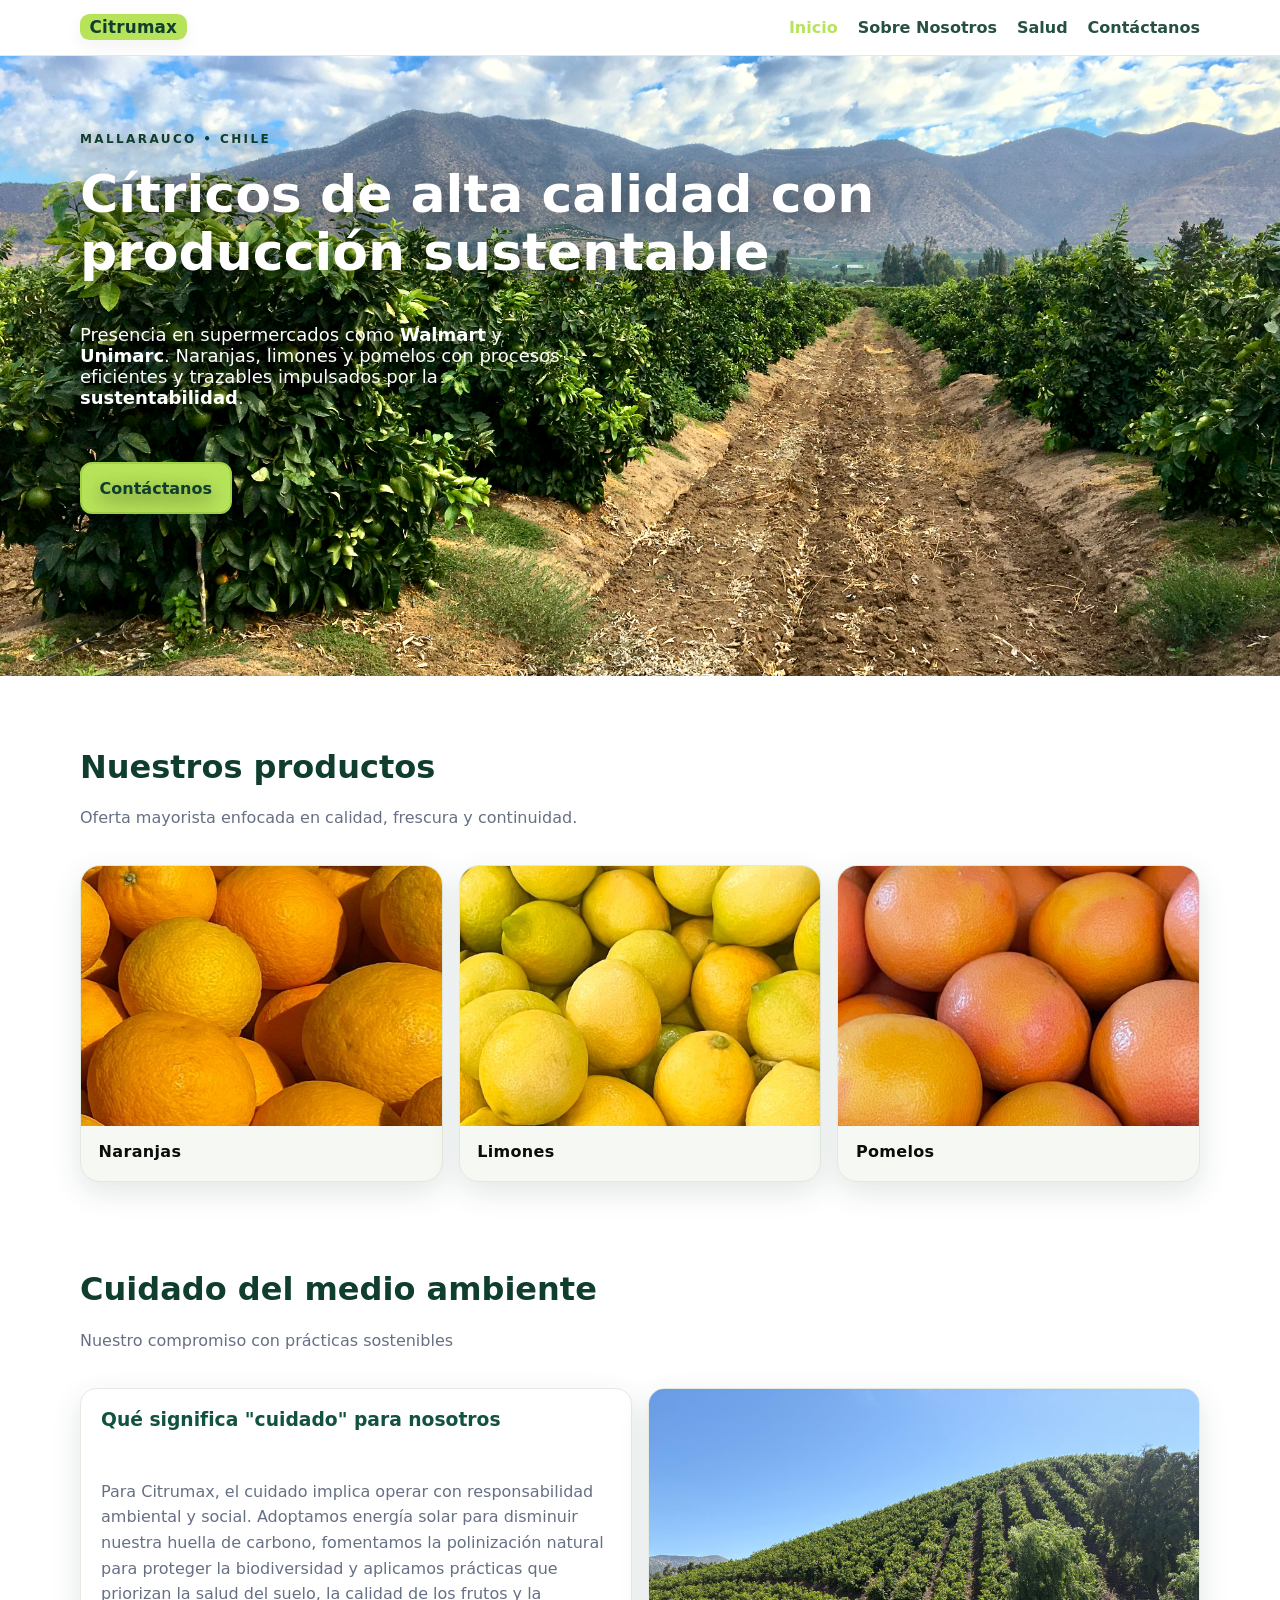
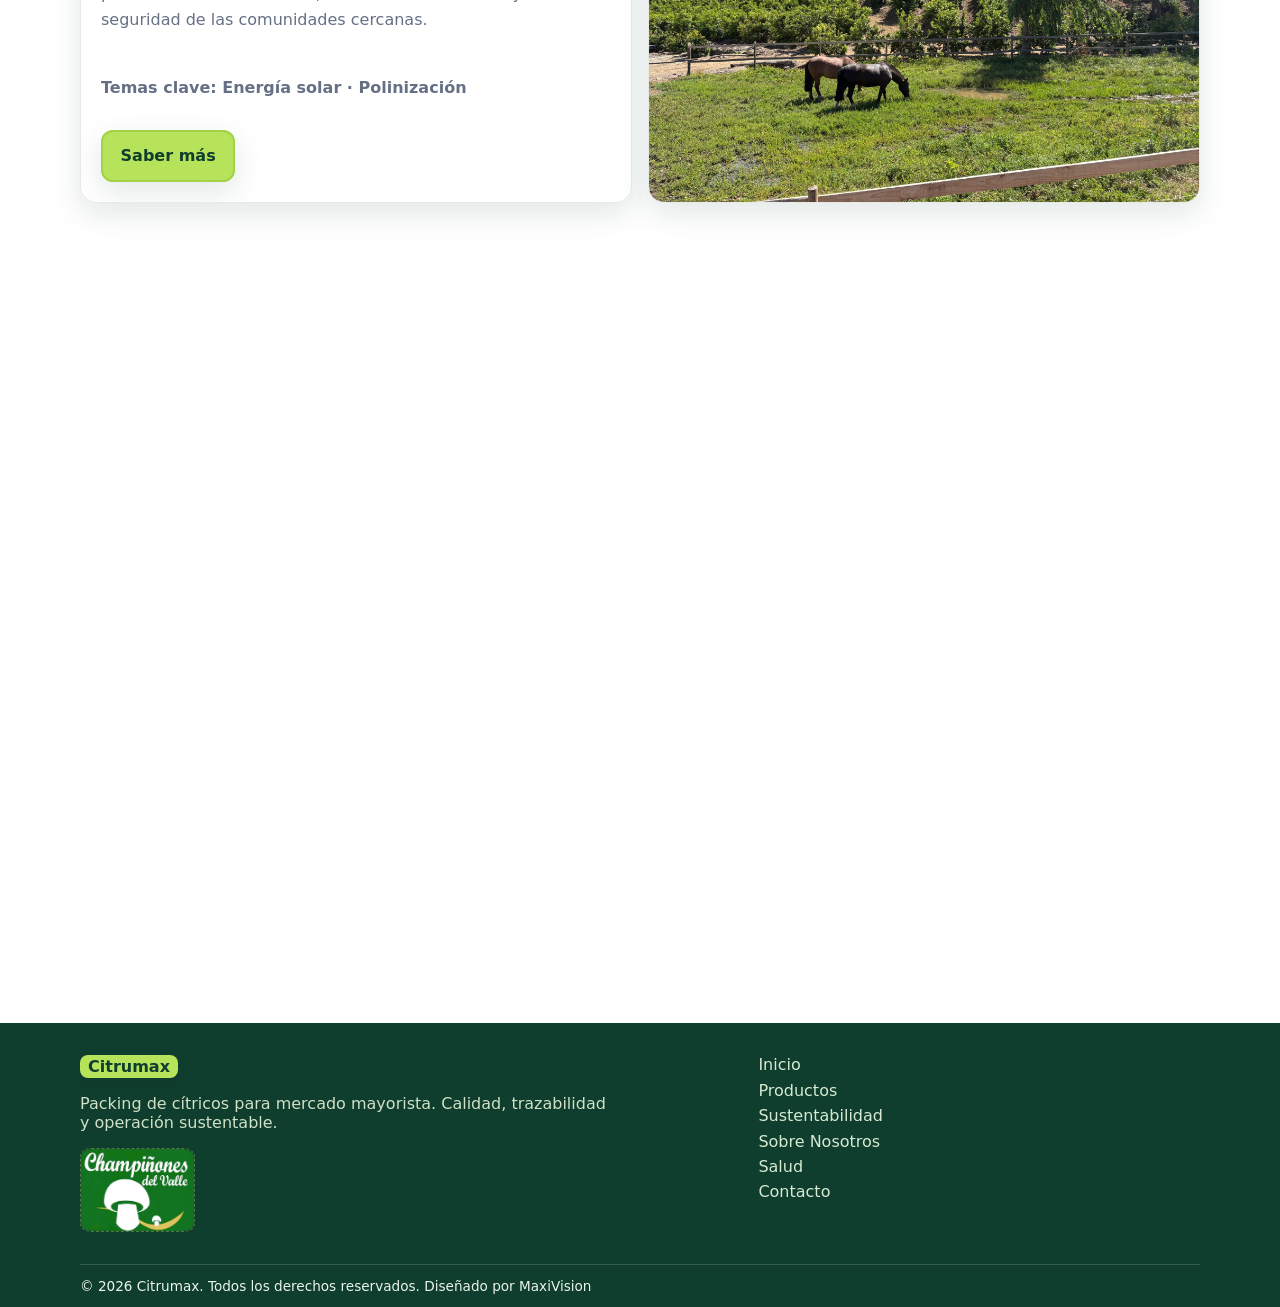
==== index.html @ 72f0d3b9 "Add files via upload" ====
<!DOCTYPE html>
<html lang="es">
<head>
  <meta charset="utf-8" />
  <meta name="viewport" content="width=device-width, initial-scale=1" />
  <title>Citrumax — Cítricos de alta calidad con producción sustentable</title>
  <meta name="description" content="Citrumax es un packing dedicado a la producción y comercialización mayorista de naranjas, limones y pomelos, con procesos sustentables impulsados por energía solar. Presencia en supermercados como Líder y Unimarc." />
  <meta name="keywords" content="packing cítricos, proveedor de naranjas, limones mayoristas, pomelos, producción sustentable Chile, B2B alimentos, agroindustrial" />
  <meta name="robots" content="index,follow" />

  <!-- Open Graph -->
  <meta property="og:title" content="Citrumax — Cítricos de alta calidad con producción sustentable" />
  <meta property="og:description" content="Mayorista de naranjas, limones y pomelos con energía solar. Presencia en principales supermercados." />
  <meta property="og:type" content="website" />
  <meta property="og:image" content="img/og-citrumax.jpg" />
  <meta property="og:url" content="https://www.citrumax.com" />

  <!-- Favicon (placeholders) -->
  <link rel="icon" href="img/c.ico" />
  <link rel="apple-touch-icon" href="img/apple-touch-icon.png" />



  <link rel="stylesheet" href="style.css">
</head>
<body>
  <!-- Header -->
  <header aria-label="Barra de navegación">
    <div class="container nav">
      <a href="index.html" class="brand" aria-label="Ir al inicio">
        <span>Citrumax</span>
      </a>
      <nav>
        <button class="burger" id="burger" aria-label="Abrir menú" aria-expanded="false"><span></span></button>
        <div class="menu" id="menu">
          <a href="index.html">Inicio</a>
          <a href="about.html">Sobre Nosotros</a>
          <a href="salud.html">Salud</a>
          <a href="contact.html">Contáctanos</a>
        </div>
      </nav>
    </div>
  </header>

  <main id="inicio" class="hero">
    <div class="hero-media">
      <!-- Reemplaza la imagen de portada por una IA/foto de campos de cítricos o packing -->
      <img class="hero-img" src="img/portada.jpg" alt="Campos de cítricos y planta de packing" />
    </div>
    <div class="container">
      <span class="kicker reveal">Mallarauco • Chile</span>
      <h1 class="reveal">Cítricos de alta calidad con producción sustentable</h1>
      <p class="reveal">Presencia en supermercados como <strong>Walmart</strong> y <strong>Unimarc</strong>. Naranjas, limones y pomelos con procesos eficientes y trazables impulsados por la <strong>sustentabilidad</strong>.</p>
      <div class="actions reveal">
        <a href="contact.html" class="btn-primary">Contáctanos</a>
      </div>
    </div>
  </main>

  <!-- Productos -->
  <section id="productos" class="container">
    <div class="section-head reveal">
      <h2>Nuestros productos</h2>
      <p>Oferta mayorista enfocada en calidad, frescura y continuidad.</p>
    </div>
    <div class="product-grid">
      <article class="card reveal" aria-label="Naranjas">
        <a href="salud.html" class="card-media-link" aria-label="Ver información de salud de Naranjas">
          <img src="img/oranges.jpg" alt="Naranjas frescas" />
        </a>
        <div class="card-body">
          <span class="tag">Naranjas</span>
        </div>
      </article>
      <article class="card reveal" aria-label="Limones">
        <a href="salud.html" class="card-media-link" aria-label="Ver información de salud de Limones">
          <img src="img/lemons.jpg" alt="Limones frescos" />
        </a>
        <div class="card-body">
          <span class="tag">Limones</span>
        </div>
      </article>
      <article class="card reveal" aria-label="Pomelos">
        <a href="salud.html" class="card-media-link" aria-label="Ver información de salud de Pomelos">
          <img src="img/grapefruits.jpg" alt="Pomelos frescos" />
        </a>
        <div class="card-body">
          <span class="tag">Pomelos</span>
        </div>
      </article>
    </div>
  </section>

  <!-- Cuidado del medio ambiente: dos cuadros (texto + imagen) -->
  <section id="medio-ambiente" class="container medio-box" aria-labelledby="medio-title">
    <div class="section-head reveal">
      <h2 id="medio-title">Cuidado del medio ambiente</h2>
      <p>Nuestro compromiso con prácticas sostenibles</p>
    </div>

    <div class="medio-rows">
      <div class="medio-text card reveal" aria-label="Qué significa el cuidado para nosotros">
        <h3>Qué significa "cuidado" para nosotros</h3>
        <p>Para Citrumax, el cuidado implica operar con responsabilidad ambiental y social. Adoptamos energía solar para disminuir nuestra huella de carbono, fomentamos la polinización natural para proteger la biodiversidad y aplicamos prácticas que priorizan la salud del suelo, la calidad de los frutos y la seguridad de las comunidades cercanas.</p>
        <p style="margin-top:.8rem; font-weight:700;">Temas clave: Energía solar · Polinización</p>
        <div style="margin-top:1rem; margin-bottom: 1rem;">
          <a href="about.html" class="btn-primary">Saber más</a>
        </div>
      </div>

      <div class="medio-image card reveal" aria-hidden="false">
        <img src="img/caballos.jpg" alt="Paneles solares y abeja en flor" />
      </div>
    </div>
  </section>

  <!-- Calidad y trazabilidad -->
  <section class="container" aria-labelledby="calidad-title">
    <div class="section-head reveal" style="margin-top: 1.5rem;">
      <h2 id="calidad-title">Calidad y trazabilidad</h2>
      <p>Procesos estandarizados, control de puntos críticos y documentación de cada lote para una cadena confiable.</p>
    </div>
    <div class="feature-grid">
      <div class="feature reveal">
        <h3>Protocolos</h3>
        <p>Buenas Prácticas de Manufactura, higiene y calibración de equipos de proceso.</p>
      </div>
      <div class="feature reveal">
        <h3>Confiabilidad</h3>
        <p>Años trabajando en el rubro y entregando a grandes cadenas de supermercados.</p>
      </div>
      <div class="feature reveal">
        <h3>Trazabilidad</h3>
        <p>Registro de campo a packing con códigos de lote y controles de calidad por etapa.</p>
      </div>
    </div>
  </section>


  <!-- Donde encontrarnos / alianzas -->
  <section class="container" aria-labelledby="alliances-title">
    <div class="section-head reveal">
      <h2 id="alliances-title">Dónde encontrarnos</h2>
      <p>Presencia comercial en las principales cadenas de supermercados.</p>
    </div>
    <div class="logo-row">
      <!-- Reemplaza los src por los logos oficiales -->
      <div class="ally reveal"><img src="img/Logo Walmart.jpg" alt="Líder (placeholder)" /></div>
      <div class="ally reveal"><img src="img/unimarc.jpg" alt="Unimarc (placeholder)" /></div>
    </div>
  </section>



  <!-- Footer -->
  <footer>
    <div class="container footer-wrap">
      <div>
        <div class="mini-brand">
          <span>Citrumax</span>
        </div>
        <p style="max-width:52ch; color:#cfe1c6">Packing de cítricos para mercado mayorista. Calidad, trazabilidad y operación sustentable.</p>
        <div class="ally-strip">
          <div class="ally ally-delineated"><img src="img/delvalle.jpg" alt="del valle" /></div>
        </div>
      </div>
      <div>
        <nav class="footer-nav" aria-label="Navegación inferior">
          <a href="#inicio">Inicio</a>
          <a href="#productos">Productos</a>
          <a href="#medio-ambiente">Sustentabilidad</a>
          <a href="about.html">Sobre Nosotros</a>
          <a href="salud.html">Salud</a>
          <a href="contact.html">Contacto</a>
        </nav>
      </div>
    </div>
    <div class="container legal">
      <span>© <span id="year"></span> Citrumax. Todos los derechos reservados. Diseñado por <a href="https://www.linkedin.com/company/maxivisionspa/" target="_blank" rel="noopener noreferrer">MaxiVision</a></span>
    </div>
  </footer>

  <script src="script.js"></script>
</body>
</html>
---- style.css ----
:root {
      --green-lime: #B7E35A; /* Verde lima */
      --green-dark: #0F3D2E; /* Verde oscuro */
      --green-dark-80: #115241; /* tono alternativo oscuro */
      --text: #0c0c0c;
      --muted: #667085;
      --bg: #ffffff;
      --card: #f6f8f4;
      --shadow: 0 10px 30px rgba(15,61,46,.12);
      --radius-xl: 1.25rem;
      --radius-lg: 1rem;
    }
    /* Reset + base */
    *, *::before, *::after { box-sizing: border-box; }
    html, body { height: 100%; scroll-behavior: smooth; }
    body { margin: 0; font-family: ui-sans-serif, system-ui, -apple-system, Segoe UI, Roboto, Helvetica, Arial, "Apple Color Emoji", "Segoe UI Emoji"; color: var(--text); background: var(--bg); }
    img { max-width: 100%; height: auto; display: block; }
    a { color: inherit; text-decoration: none; }
    .container { width: min(1120px, 92vw); margin-inline: auto; }

    /* Header */
    header { position: sticky; top: 0; z-index: 50; background: rgba(255,255,255,.9); backdrop-filter: blur(10px); border-bottom: 1px solid #e6eae3; }
    .nav { display: flex; align-items: center; justify-content: space-between; padding: .9rem 0; }
    .brand { display: inline-flex; align-items: center; gap: .6rem; font-weight: 700; letter-spacing: .2px; }
    .brand span { color: var(--green-dark); font-size: 1.05rem; }
    /* Rectángulo verde redondeado detrás del texto del brand (header) */
    .brand span { display: inline-block; background: var(--green-lime); color: var(--green-dark); font-size: 1.05rem; padding: .18rem .6rem; border-radius: .6rem; box-shadow: 0 6px 18px rgba(7,33,17,0.06); font-weight: 700; }

    .menu { display: flex; gap: 1.25rem; align-items: center; }
    .menu a { font-weight: 600; color: var(--green-dark); opacity: .9; }
    .menu a:hover { color: var(--green-lime); opacity: 1; }
    /* Clase para el enlace activo: fondo greenlime persistente (solo en header) */
      .menu a.active {
        background: none;
        color: var(--green-lime);
        padding: 0;
        border-radius: 0;
        box-shadow: none;
        font-weight: 800;
        opacity: 1;
      }
    .menux { color: var(--green-lime) }
    .cta { padding: .7rem 1rem; border-radius: 999px; background: var(--green-dark); color: #fff; font-weight: 700; border: 2px solid var(--green-dark); }
    .cta:hover { filter: brightness(1.05); }

    .burger { display: none; width: 40px; height: 40px; border: 2px solid var(--green-dark); border-radius: 10px; place-content: center; background: #fff; }
    .burger span { width: 20px; height: 2px; background: var(--green-dark); display: block; position: relative; }
    .burger span::before, .burger span::after { content: ""; position: absolute; left: 0; width: 100%; height: 2px; background: var(--green-dark); }
    .burger span::before { top: -6px; }
    .burger span::after { top: 6px; }

    /* Hero */
    /* Garantiza que el hero ocupe el alto de la imagen para que las secciones siguientes
       (p. ej. Productos) comiencen por debajo. */
    .hero { position: relative; isolation: isolate; min-height: clamp(420px, 64vw, 620px); }
    /* Contenedor de la imagen y overlay. Mantener detrás del contenido del hero. */
    .hero-media { position: absolute; inset: 0; z-index: -2; overflow: hidden; }
    /* Overlay: gradiente anclado a la parte inferior de la imagen y mezcla natural */
    .hero-media::after {
      content: "";
      position: absolute;
      left: 0; right: 0; bottom: 0;
      height: 62%; /* controla cuánto ocupa el degradado desde abajo hacia arriba */
      pointer-events: none;
      background: linear-gradient(to top, rgba(15,61,46,0.86) 0%, rgba(15,61,46,0.56) 18%, rgba(15,61,46,0.32) 36%, rgba(0,0,0,0) 100%);
      background-position: center bottom;
      background-size: 100% 100%;
      mix-blend-mode: multiply;
      z-index: -1; /* sobre la imagen, debajo del contenido */
      transition: height .25s ease, background .25s ease;
    }
    /* Imagen que llena el área del hero (usa la misma medida que min-height para evitar desajustes) */
    .hero-img { width: 100%; height: 100%; object-fit: cover; filter: saturate(1) contrast(1.05); display: block; }
    /* Mantén el padding del contenido del hero por encima de la imagen */
    .hero .container { padding: clamp(4rem, 6vw, 6rem) 0; display: grid; gap: 1rem; position: relative; z-index: 1; }
  /* Kicker del hero: usar verde oscuro para mayor contraste sobre la imagen */
  .hero .kicker { color: var(--green-dark); font-weight: 700; letter-spacing: .2em; text-transform: uppercase; font-size: .75rem; }
    .hero h1 { color: #fff; font-size: clamp(2rem, 4.2vw, 3.25rem); line-height: 1.1; margin: .25rem 0 .6rem; }
  .hero p { color: #ffffff; font-size: clamp(1rem, 1.8vw, 1.125rem); max-width: 42ch; }

    /* Mejorar legibilidad del texto del hero sobre imágenes: sombra suave y más contraste */
    .hero .kicker,
    .hero h1,
    .hero p,
    .hero .actions a {
      text-shadow: 0 6px 18px rgba(0,0,0,0.6);
    }

    /* Asegurar que los elementos fuertes dentro del hero (por ejemplo: "Líder", "Unimarc")
       también tengan la sombra para mejorar legibilidad */
    .hero p strong, .hero p b {
      text-shadow: 0 6px 18px rgba(0,0,0,0.6);
      color: #ffffff; /* forzar blanco para destacar sobre la imagen */
    }

    /* Ajustes más fuertes para el título en pantallas grandes */
    @media (min-width: 980px) {
      .hero h1 {
        text-shadow: 0 10px 30px rgba(0,0,0,0.65);
      }
      .hero p { text-shadow: 0 6px 18px rgba(0,0,0,0.6); }
    }
    .hero .actions { margin-top: 1.25rem; display: flex; gap: .8rem; align-items: center; }
    .btn-primary { background: var(--green-lime); color: var(--green-dark); border: 2px solid #a1d247; padding: .9rem 1.1rem; border-radius: 12px; font-weight: 800; box-shadow: var(--shadow); }

    /* Section wrappers */
    section { padding: clamp(2.8rem, 6vw, 4.5rem) 0; }

    /* About page hero/banner (background image) */
    .about-hero {
      position: relative;
      display: grid;
      align-items: center;
      min-height: clamp(320px, 36vh, 520px);
      background-image: url('img/about-hero.jpg');
      background-size: cover;
      background-position: center;
      color: #fff;
    }
    .about-hero::after {
      content: "";
      position: absolute;
      inset: 0;
      background: linear-gradient(180deg, rgba(15,61,46,0.12) 0%, rgba(15,61,46,0.45) 40%, rgba(15,61,46,0.72) 100%);
      z-index: 0;
      pointer-events: none;
    }
    .about-hero .container { position: relative; z-index: 1; padding: clamp(3rem, 6vw, 5rem) 0; }
    .about-hero .kicker { color: rgba(255,255,255,0.9); font-weight:700; letter-spacing: .18em; text-transform: uppercase; }
    .about-hero h1 { margin: .4rem 0 .6rem; font-size: clamp(1.75rem, 4vw, 2.4rem); color: #fff; text-shadow: 0 8px 26px rgba(0,0,0,.6); }
    .about-hero .hero-sub { color: rgba(255,255,255,0.95); text-shadow: 0 6px 20px rgba(0,0,0,0.5); max-width: 56ch; }

    /* Reduce padding of normal sections that follow the hero on About page */
    .about-minimal + section, .about-hero + .about-minimal { margin-top: 0; }
    .section-head { display: grid; gap: .4rem; margin-bottom: 1.4rem; }
    .section-head h2 { font-size: clamp(1.5rem, 2.6vw, 2rem); color: var(--green-dark); margin: 0; }
    .section-head p { color: var(--muted); max-width: 58ch; }

    /* Productos */
    .product-grid { display: grid; grid-template-columns: repeat(3, 1fr); gap: 1rem; }
    .card { background: var(--card); border: 1px solid #e3e9df; border-radius: var(--radius-xl); overflow: hidden; box-shadow: var(--shadow); transition: transform .25s ease; }
    .card:hover { transform: translateY(-4px); }
    .card img { width: 100%; height: 260px; object-fit: cover; }
  .card .card-media-link { display: block; }
    .card .card-body { padding: 1rem 1.1rem 1.25rem; display: grid; gap: .4rem; }
    .tag { display: inline-block; font-weight: 800; letter-spacing: .02em; }

    /* Sustentabilidad */
    .sustentabilidad { display: grid; grid-template-columns: 1.1fr .9fr; gap: 2rem; align-items: center; }
    .sustentabilidad .panel { background: #fbfff4; border: 1px solid #e7efd9; border-radius: var(--radius-xl); padding: 1.2rem; box-shadow: var(--shadow); }

    /* Calidad */
    .feature-grid { display: grid; grid-template-columns: repeat(3, 1fr); gap: 1rem; }
    .feature { background: #fff; border: 1px solid #e6eae3; border-radius: var(--radius-lg); padding: 1.1rem; box-shadow: var(--shadow); }
    .feature h3 { margin: .2rem 0 .3rem; font-size: 1.05rem; color: var(--green-dark-80); }
    .feature p { margin: 0; color: var(--muted); }

    /* Estilo minimalista y moderno para la sección 'Cuidado del medio ambiente' */
    /* Estilo para la sección 'Cuidado del medio ambiente' como dos cuadros (texto + imagen) */
    .medio-box { padding-top: 1rem; padding-bottom: 1rem; }
    .medio-box .section-head { max-width: 64ch; }
    .medio-box .muted { color: var(--muted); margin-top: .25rem; font-weight: 600; }
    .medio-rows { display: grid; grid-template-columns: 1fr 1fr; gap: 1rem; align-items: stretch; }
    .medio-text.card, .medio-image.card { background: #fff; border-radius: var(--radius-lg); padding: 1.25rem; border: 1px solid #e6eae3; box-shadow: var(--shadow); }
  .medio-text.card { display: flex; flex-direction: column; justify-content: space-between; }
  .medio-text.card h3 { margin-top: 0; color: var(--green-dark-80); }
  .medio-text.card p { color: var(--muted); line-height: 1.6; }
  .medio-text.card .btn-primary { margin-top: 1rem; align-self: start; }
    .medio-image.card { padding: 0; overflow: hidden; }
    .medio-image.card img { width: 100%; height: 100%; object-fit: cover; display: block; min-height: 280px; }

    @media (max-width: 980px) {
      .medio-rows { grid-template-columns: 1fr; }
      .medio-image.card img { min-height: 220px; }
    }

      /* En móviles, dar más separación entre los items de la tarjeta de contacto
         (email, teléfono, WhatsApp, dirección) para mejorar legibilidad y toque */
      .contact-card {
        gap: 1rem !important;
        padding: 1.25rem !important;
      }
      .contact-card > div { margin-bottom: .6rem !important; }
      .contact-card .contact-value { margin-top: .6rem !important; }
    /* Donde encontrarnos */
    .logo-row { display: grid; grid-template-columns: repeat(4, 1fr); gap: 1rem; align-items: center; }
    .ally { background: #fff; border: 1px dashed #dbe5d4; border-radius: var(--radius-lg); padding: .8rem; display: grid; place-items: center; height: 84px; transition: filter .2s, opacity .2s; }
    .ally:hover { filter: grayscale(0); opacity: 1; }
    .ally img { width: auto; }

    /* Forzar que ciertos logos de partners se vean siempre a color */
    .ally img[src*="unimarc"],
    .ally img[src*="walmark"],
    .ally img[src*="walmart"] {
      filter: none !important;
      opacity: 1 !important;
      mix-blend-mode: normal !important;
    }

    /* Asegurar que los logos en la sección 'Dónde encontrarnos' y la tira de aliados
       se vean SIEMPRE en color (sobrescribe la regla .ally { filter: grayscale(1); }) */
    .logo-row .ally img,
    .ally-strip .ally img {
      filter: none !important;
      opacity: 1 !important;
      mix-blend-mode: normal !important;
      /* Algunos SVGs pueden heredar color por currentColor; en ese caso
         envolvería el SVG o editaría el archivo. Esto cubre imágenes raster/SVG
         que se ven afectados por grayscale. */
    }

    /* Sobre nosotros */
    .about { display: grid; grid-template-columns: 1.1fr .9fr; gap: 2rem; align-items: start; }
    .about .ph { border-radius: var(--radius-xl); overflow: hidden; border: 1px solid #e6eae3; box-shadow: var(--shadow); }

    /* Minimal / modern About tiles that mix photos with text overlays */
    .about-minimal .about-tiles { display: grid; grid-template-columns: repeat(3, 1fr); gap: 1rem; align-items: stretch; }
    .about-tile { position: relative; border-radius: var(--radius-xl); overflow: hidden; min-height: 260px; box-shadow: var(--shadow); }
    .about-tile .tile-media img { width: 100%; height: 100%; object-fit: cover; display: block; }
    .about-tile .tile-overlay { position: absolute; left: 0; right: 0; bottom: 0; padding: 1.1rem; background: linear-gradient(180deg, rgba(0,0,0,0) 0%, rgba(0,0,0,0.42) 40%, rgba(0,0,0,0.62) 100%); color: #fff; }
    .about-tile .tile-overlay h3 { margin: 0 0 .3rem; color: #fff; font-size: 1.05rem; }
    .about-tile .tile-overlay p { margin: 0; color: rgba(255,255,255,0.92); }

    /* Alternate layout: on wide screens make middle tile offset/float visually */
    @media (min-width: 1100px) {
      .about-minimal .about-tiles { grid-template-columns: 1fr 1fr 1fr; }
      .about-tile:nth-child(2) { transform: translateY(18px); }
    }

    @media (max-width: 980px) {
      .about-minimal .about-tiles { grid-template-columns: repeat(2, 1fr); }
      .about-tile { min-height: 220px; }
    }
    @media (max-width: 640px) {
      .about-minimal .about-tiles { grid-template-columns: 1fr; }
      .about-tile { min-height: 260px; }
    }

  /* Galería simple para About Us */
  .about-gallery { display: grid; grid-template-columns: repeat(3, 1fr); gap: 0.8rem; margin-top: 1rem; }
  .about-gallery img { width: 100%; height: 160px; object-fit: cover; border-radius: .8rem; border: 1px solid #e6eae3; box-shadow: var(--shadow); }
  @media (max-width: 980px) { .about-gallery { grid-template-columns: repeat(2, 1fr); } .about-gallery img { height: 140px; } }
  @media (max-width: 640px) { .about-gallery { grid-template-columns: 1fr; } .about-gallery img { height: 200px; } }

    /* Salud: mostrar tres imágenes por fila */
    .salud-grid { display: grid; grid-template-columns: repeat(3, 1fr); gap: 1rem; }
    @media (max-width: 980px) { .salud-grid { grid-template-columns: repeat(2, 1fr); } }
    @media (max-width: 640px) { .salud-grid { grid-template-columns: 1fr; } }
    /* Sombra en las imágenes de Salud (inset para que no quede recortada por overflow) */
    .salud-grid .medio-image.card img {
      box-shadow: inset 0 10px 28px rgba(0,0,0,0.08);
      transition: box-shadow .2s ease;
    }
    .salud-grid .medio-image.card:hover img {
      box-shadow: inset 0 8px 22px rgba(0,0,0,0.10);
    }

    /* Contacto */
    .contact { display: grid; grid-template-columns: 1fr 1fr; gap: 1rem; }
    form { background: #fff; border: 1px solid #e6eae3; border-radius: var(--radius-xl); padding: 1rem; box-shadow: var(--shadow); }
    .field { display: grid; gap: .35rem; margin-bottom: .85rem; }
    label { font-weight: 700; font-size: .92rem; color: var(--green-dark); }
    input, textarea { width: 100%; padding: .8rem .9rem; border-radius: 12px; border: 1.5px solid #cfe1c6; background: #f9fff2; outline: none; font: inherit; }
    input:focus, textarea:focus { border-color: var(--green-lime); box-shadow: 0 0 0 4px rgba(183,227,90,.25); }
    textarea { min-height: 120px; resize: vertical; }
    .btn-send { background: var(--green-dark); color: #fff; border: 2px solid var(--green-dark); font-weight: 800; border-radius: 12px; padding: .9rem 1.1rem; width: 100%; }
    .contact-card { background: #fbfff7; border: 1px solid #e6eae3; border-radius: var(--radius-xl); padding: 1rem; display: grid; gap: .6rem; box-shadow: var(--shadow); }
    .contact-card a { color: var(--green-dark-80); font-weight: 700; }
    .map-ph { background: repeating-linear-gradient(45deg, #f6f9f1, #f6f9f1 10px, #eef5e7 10px, #eef5e7 20px); border: 1px dashed #cfe1c6; border-radius: var(--radius-xl); height: 240px; display: grid; place-items: center; color: #7a8a74; font-weight: 700; }

  /* Nueva tarjeta de mapa: el iframe debe ocupar todo el contenedor */
  .map-card { border-radius: var(--radius-xl); overflow: hidden; box-shadow: var(--shadow); border: 1px solid #e6eae3; }
  .map-card iframe { width: 100%; height: 100%; min-height: 320px; display: block; border: 0; }

  /* Ajustes de la tarjeta de contacto (lado izquierdo): texto claro y sin enlaces obligatorios */
  .contact-card .contact-value { margin-top: .25rem; color: var(--muted); font-weight: 700; }
  .contact-card .contact-value a { color: var(--green-dark-80); text-decoration: underline; }

    /* Footer */
    footer { margin-top: 2rem; background: #0f3d2e; color: #eaf5e9; }
    .footer-wrap { display: grid; grid-template-columns: 1.2fr .8fr; gap: 1rem; padding: 2rem 0; }
    .mini-brand { display: flex; align-items: center; gap: .6rem; font-weight: 800; }
    .footer-nav { display: grid; gap: .4rem; }
    /* Rectángulo verde detrás del texto de la mini-brand (footer) */
    .mini-brand span { display: inline-block; background: var(--green-lime); color: var(--green-dark); padding: .12rem .5rem; border-radius: .5rem; box-shadow: 0 6px 18px rgba(7,33,17,0.06); font-weight: 800; }
    .footer-nav a { color: #d6ead2; }
    .ally-strip { display: grid; grid-template-columns: repeat(4, 1fr); gap: .8rem; margin-top: .8rem; }
    .ally-strip .ally { background: rgba(255,255,255,.06); border-color: rgba(255,255,255,.18); }
    /* Forzar estilo delineado para logos específicos en el footer
       El contenedor actúa como marco exacto alrededor de la imagen: sin padding,
       con overflow:hidden y border-radius para que el borde dashed coincida con
       el borde redondeado de la imagen. */
  .ally-strip { justify-items: start; align-items: center; }

  /* Lightbox */
  .lightbox { position: fixed; inset: 0; display: none; align-items: center; justify-content: center; padding: 1.5rem; background: rgba(0,0,0,0.6); backdrop-filter: blur(2px); z-index: 1000; }
  .lightbox.open { display: flex; }
  .lightbox__image { max-width: min(1000px, 92vw); max-height: 90vh; border-radius: 12px; box-shadow: 0 20px 60px rgba(0,0,0,.35); background: #fff; }
  body.no-scroll { overflow: hidden; }

    /* Footer: marco delineado que se ajusta a la relación de aspecto de la imagen.
       En lugar de forzar una altura fija, el contenedor 'shrink-wrap' a la imagen
       y el borde dashed queda exactamente en el límite de la imagen. Para mantener
       consistencia visual se limita la altura máxima (p.ej. 84px) y se usa
       object-fit: contain para mostrar la imagen completa. */
    .ally-strip .ally.ally-delineated {
      background: transparent !important;
      border: 1px dashed #587648 !important;
      border-radius: 10% !important;
      padding: 0 !important;
      display: inline-block !important; /* permite que el contenedor ajuste su ancho al de la imagen */
      overflow: hidden !important; /* clip the image to the rounded border */
      box-sizing: border-box !important;
      height: auto !important; /* no altura fija */
      max-height: 84px !important; /* limita el tamaño visual en pantallas grandes */
      line-height: 0 !important; /* evita espacios en blanco debajo de la imagen */
      margin-inline-start: 0 !important; /* alineado al inicio (izquierda) */
      margin-inline-end: auto !important;  /* empuja el resto hacia la derecha */
      align-self: start !important; /* aline vertical al inicio de la banda del footer */
    }

    /* La imagen mantiene su proporción natural; la altura máxima limita su tamaño
       y el contenedor se ajusta a la relación de aspecto automáticamente. */
    .ally-strip .ally.ally-delineated img {
      display: block !important;
      width: auto !important;      /* conservar proporción */
      height: auto !important;     /* altura natural, limitada por max-height */
      max-height: 84px !important; /* coincide con el max del contenedor */
      object-fit: contain !important; /* mostrar imagen completa sin recortar */
      border-radius: inherit !important; /* que la imagen conserve el radio del marco */
    }
    .legal { border-top: 1px solid rgba(255,255,255,.16); padding: .8rem 0; font-size: .85rem; display: flex; justify-content: space-between; align-items: center; }

    /* Floating WhatsApp */
    .wa-float { position: fixed; right: 18px; bottom: 18px; z-index: 60; }
    /* Botón verde con borde: fondo verde lima y borde en verde oscuro para contraste.
       El icono SVG hereda el color del botón. Añadimos hover para feedback. */
    .wa-btn {
      display: inline-flex;
      align-items: center;
      gap: .5rem;
      padding: .9rem 1rem;
      background: var(--green-lime) !important;
      color: #072111 !important; /* texto/icono oscuro sobre fondo lime */
      border: 2px solid var(--green-dark) !important;
      border-radius: 999px;
      font-weight: 800;
      box-shadow: var(--shadow);
      transition: transform .12s ease, box-shadow .12s ease, filter .12s ease;
    }
    .wa-btn:hover {
      transform: translateY(-2px);
      box-shadow: 0 12px 28px rgba(7,33,17,0.12);
      filter: brightness(0.98);
    }
    .wa-btn svg { width: 20px; height: 20px; display: block; fill: currentColor; color: inherit; }

    /* Reveal on scroll */
    .reveal { opacity: 0; transform: translateY(14px); transition: opacity .6s ease, transform .6s ease; }
    .reveal.in { opacity: 1; transform: translateY(0); }

    /* Responsive */
    @media (max-width: 980px) {
      .product-grid, .feature-grid { grid-template-columns: repeat(2, 1fr); }
      .sustentabilidad, .about, .contact, .footer-wrap { grid-template-columns: 1fr; }
      .logo-row, .ally-strip { grid-template-columns: repeat(3, 1fr); }
      .hero .container { padding-top: 4.6rem; padding-bottom: 3.2rem; }
      .menu { display: none; position: absolute; inset: 60px 0 auto 0; background: #ffffff; border-bottom: 1px solid #e6eae3; padding: 1rem; flex-direction: column; }
      .menu.open { display: flex; }
      .burger { display: grid; }
    }
    @media (max-width: 640px) {
      .product-grid { grid-template-columns: 1fr; }
      .feature-grid { grid-template-columns: 1fr; }
      .logo-row, .ally-strip { grid-template-columns: repeat(2, 1fr); }
      .card img { height: 220px; }
    }
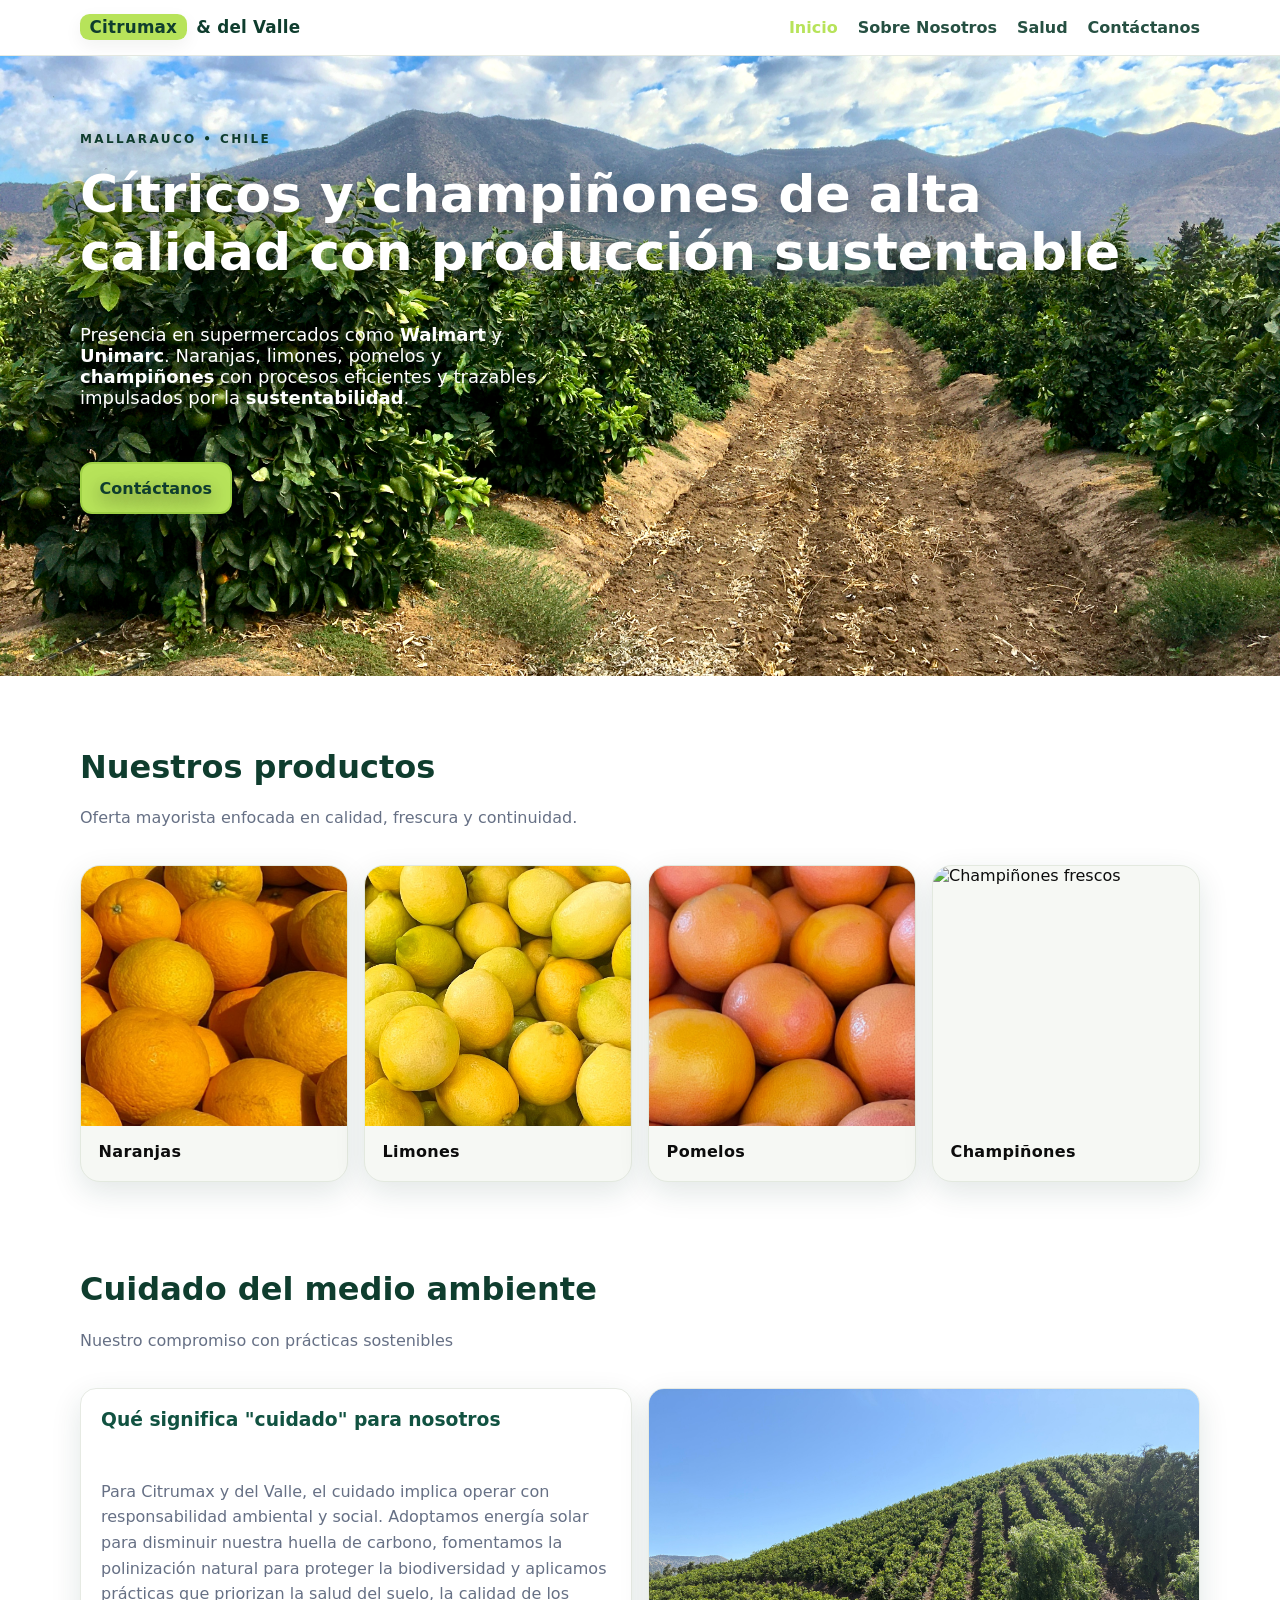
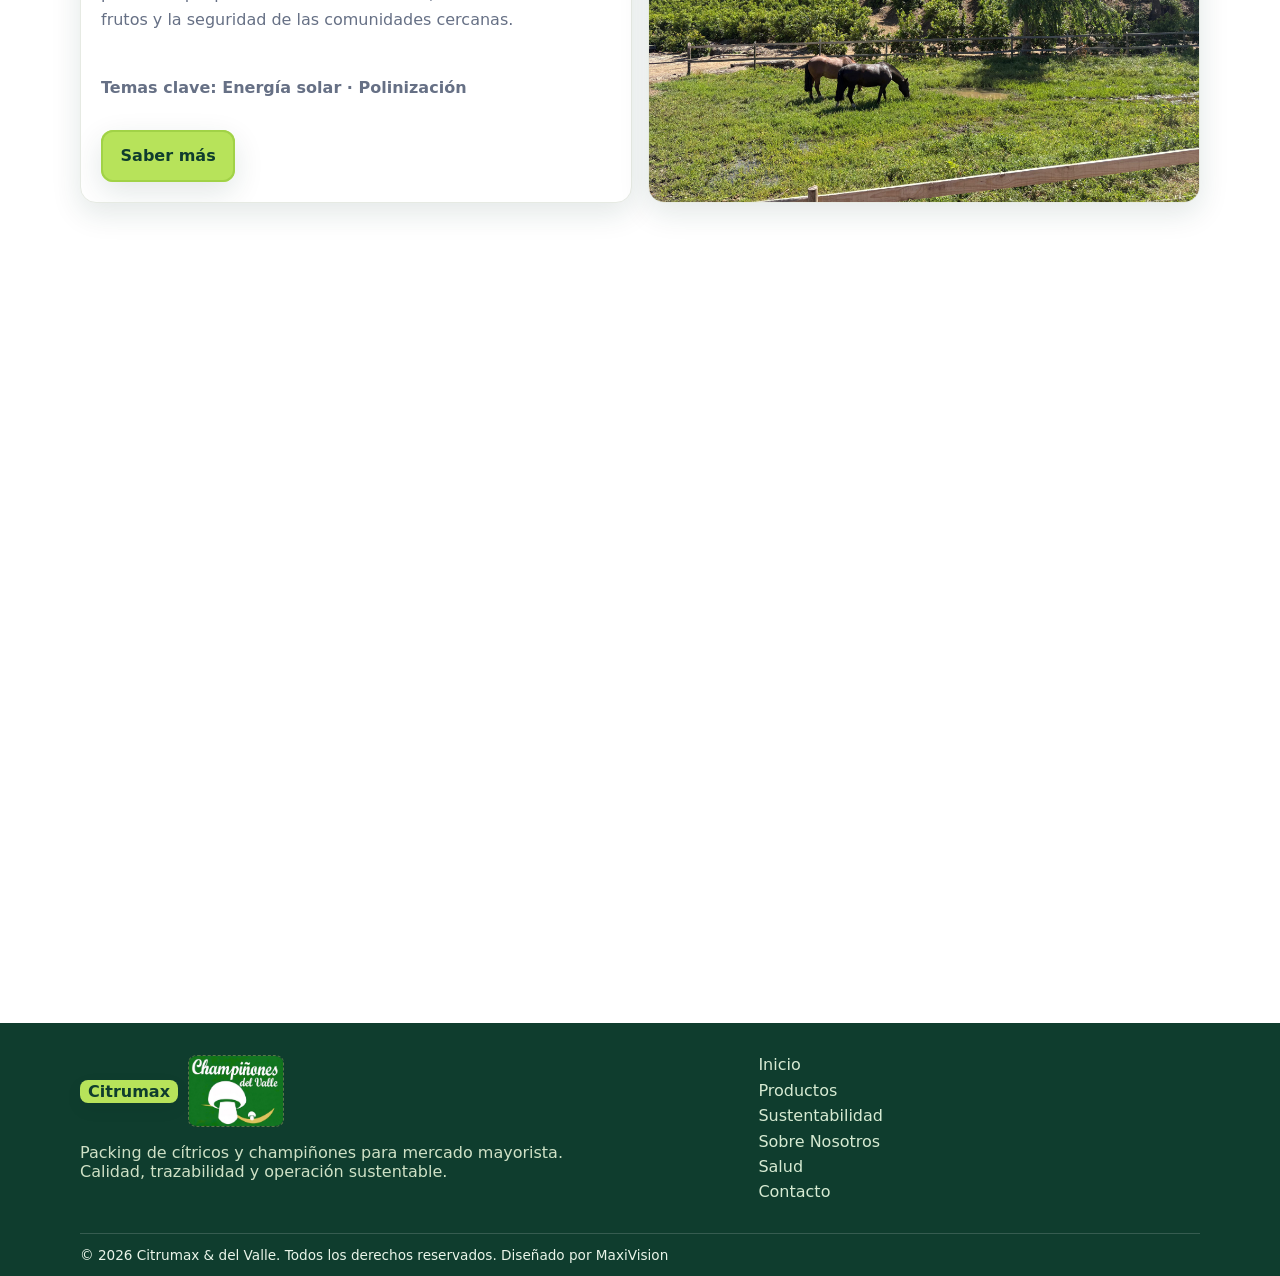
==== commit bb1242c1: "Add files via upload" ====
--- a/index.html
+++ b/index.html
@@ -3,14 +3,14 @@
 <head>
   <meta charset="utf-8" />
   <meta name="viewport" content="width=device-width, initial-scale=1" />
-  <title>Citrumax — Cítricos de alta calidad con producción sustentable</title>
-  <meta name="description" content="Citrumax es un packing dedicado a la producción y comercialización mayorista de naranjas, limones y pomelos, con procesos sustentables impulsados por energía solar. Presencia en supermercados como Líder y Unimarc." />
-  <meta name="keywords" content="packing cítricos, proveedor de naranjas, limones mayoristas, pomelos, producción sustentable Chile, B2B alimentos, agroindustrial" />
+  <title>Citrumax &amp; del Valle — Cítricos y champiñones de alta calidad con producción sustentable</title>
+  <meta name="description" content="Citrumax y del Valle son dos empresas que comparten instalaciones, dedicadas a la producción y comercialización mayorista de naranjas, limones, pomelos y champiñones, con procesos sustentables impulsados por energía solar. Presencia en supermercados como Líder y Unimarc." />
+  <meta name="keywords" content="packing cítricos, proveedor de naranjas, limones mayoristas, pomelos, champiñones, producción sustentable Chile, B2B alimentos, agroindustrial" />
   <meta name="robots" content="index,follow" />
 
   <!-- Open Graph -->
-  <meta property="og:title" content="Citrumax — Cítricos de alta calidad con producción sustentable" />
-  <meta property="og:description" content="Mayorista de naranjas, limones y pomelos con energía solar. Presencia en principales supermercados." />
+  <meta property="og:title" content="Citrumax &amp; del Valle — Cítricos y champiñones de alta calidad con producción sustentable" />
+  <meta property="og:description" content="Mayorista de naranjas, limones, pomelos y champiñones con energía solar. Presencia en principales supermercados." />
   <meta property="og:type" content="website" />
   <meta property="og:image" content="img/og-citrumax.jpg" />
   <meta property="og:url" content="https://www.citrumax.com" />
@@ -28,7 +28,7 @@
   <header aria-label="Barra de navegación">
     <div class="container nav">
       <a href="index.html" class="brand" aria-label="Ir al inicio">
-        <span>Citrumax</span>
+        <span>Citrumax</span><span class="brand-sec">&amp; del Valle</span>
       </a>
       <nav>
         <button class="burger" id="burger" aria-label="Abrir menú" aria-expanded="false"><span></span></button>
@@ -49,8 +49,8 @@
     </div>
     <div class="container">
       <span class="kicker reveal">Mallarauco • Chile</span>
-      <h1 class="reveal">Cítricos de alta calidad con producción sustentable</h1>
-      <p class="reveal">Presencia en supermercados como <strong>Walmart</strong> y <strong>Unimarc</strong>. Naranjas, limones y pomelos con procesos eficientes y trazables impulsados por la <strong>sustentabilidad</strong>.</p>
+      <h1 class="reveal">Cítricos y champiñones de alta calidad con producción sustentable</h1>
+      <p class="reveal">Presencia en supermercados como <strong>Walmart</strong> y <strong>Unimarc</strong>. Naranjas, limones, pomelos y <strong>champiñones</strong> con procesos eficientes y trazables impulsados por la <strong>sustentabilidad</strong>.</p>
       <div class="actions reveal">
         <a href="contact.html" class="btn-primary">Contáctanos</a>
       </div>
@@ -88,6 +88,14 @@
           <span class="tag">Pomelos</span>
         </div>
       </article>
+      <article class="card reveal" aria-label="Champiñones">
+        <a href="salud.html" class="card-media-link" aria-label="Ver información de salud de Champiñones">
+          <img src="img/champinones.jpg" alt="Champiñones frescos" />
+        </a>
+        <div class="card-body">
+          <span class="tag">Champiñones</span>
+        </div>
+      </article>
     </div>
   </section>
 
@@ -101,7 +109,7 @@
     <div class="medio-rows">
       <div class="medio-text card reveal" aria-label="Qué significa el cuidado para nosotros">
         <h3>Qué significa "cuidado" para nosotros</h3>
-        <p>Para Citrumax, el cuidado implica operar con responsabilidad ambiental y social. Adoptamos energía solar para disminuir nuestra huella de carbono, fomentamos la polinización natural para proteger la biodiversidad y aplicamos prácticas que priorizan la salud del suelo, la calidad de los frutos y la seguridad de las comunidades cercanas.</p>
+        <p>Para Citrumax y del Valle, el cuidado implica operar con responsabilidad ambiental y social. Adoptamos energía solar para disminuir nuestra huella de carbono, fomentamos la polinización natural para proteger la biodiversidad y aplicamos prácticas que priorizan la salud del suelo, la calidad de los frutos y la seguridad de las comunidades cercanas.</p>
         <p style="margin-top:.8rem; font-weight:700;">Temas clave: Energía solar · Polinización</p>
         <div style="margin-top:1rem; margin-bottom: 1rem;">
           <a href="about.html" class="btn-primary">Saber más</a>
@@ -158,11 +166,9 @@
       <div>
         <div class="mini-brand">
           <span>Citrumax</span>
+          <img class="footer-ally-logo" src="img/delvalle.jpg" alt="del valle" />
         </div>
-        <p style="max-width:52ch; color:#cfe1c6">Packing de cítricos para mercado mayorista. Calidad, trazabilidad y operación sustentable.</p>
-        <div class="ally-strip">
-          <div class="ally ally-delineated"><img src="img/delvalle.jpg" alt="del valle" /></div>
-        </div>
+        <p style="max-width:52ch; color:#cfe1c6">Packing de cítricos y champiñones para mercado mayorista. Calidad, trazabilidad y operación sustentable.</p>
       </div>
       <div>
         <nav class="footer-nav" aria-label="Navegación inferior">
@@ -176,7 +182,7 @@
       </div>
     </div>
     <div class="container legal">
-      <span>© <span id="year"></span> Citrumax. Todos los derechos reservados. Diseñado por <a href="https://www.linkedin.com/company/maxivisionspa/" target="_blank" rel="noopener noreferrer">MaxiVision</a></span>
+      <span>© <span id="year"></span> Citrumax &amp; del Valle. Todos los derechos reservados. Diseñado por <a href="https://www.linkedin.com/company/maxivisionspa/" target="_blank" rel="noopener noreferrer">MaxiVision</a></span>
     </div>
   </footer>
 
--- a/style.css
+++ b/style.css
@@ -26,6 +26,8 @@
     .brand span { color: var(--green-dark); font-size: 1.05rem; }
     /* Rectángulo verde redondeado detrás del texto del brand (header) */
     .brand span { display: inline-block; background: var(--green-lime); color: var(--green-dark); font-size: 1.05rem; padding: .18rem .6rem; border-radius: .6rem; box-shadow: 0 6px 18px rgba(7,33,17,0.06); font-weight: 700; }
+    /* Texto secundario "& del Valle" en la navbar: sin fondo */
+    .brand span.brand-sec { background: none; box-shadow: none; padding: 0; }
 
     .menu { display: flex; gap: 1.25rem; align-items: center; }
     .menu a { font-weight: 600; color: var(--green-dark); opacity: .9; }
@@ -138,7 +140,7 @@
     .section-head p { color: var(--muted); max-width: 58ch; }
 
     /* Productos */
-    .product-grid { display: grid; grid-template-columns: repeat(3, 1fr); gap: 1rem; }
+    .product-grid { display: grid; grid-template-columns: repeat(4, 1fr); gap: 1rem; }
     .card { background: var(--card); border: 1px solid #e3e9df; border-radius: var(--radius-xl); overflow: hidden; box-shadow: var(--shadow); transition: transform .25s ease; }
     .card:hover { transform: translateY(-4px); }
     .card img { width: 100%; height: 260px; object-fit: cover; }
@@ -243,10 +245,10 @@
   @media (max-width: 980px) { .about-gallery { grid-template-columns: repeat(2, 1fr); } .about-gallery img { height: 140px; } }
   @media (max-width: 640px) { .about-gallery { grid-template-columns: 1fr; } .about-gallery img { height: 200px; } }
 
-    /* Salud: mostrar tres imágenes por fila */
-    .salud-grid { display: grid; grid-template-columns: repeat(3, 1fr); gap: 1rem; }
+    /* Salud: mostrar cuatro imágenes por fila */
+    .salud-grid { display: grid; grid-template-columns: repeat(4, 1fr); gap: 1rem; }
     @media (max-width: 980px) { .salud-grid { grid-template-columns: repeat(2, 1fr); } }
-    @media (max-width: 640px) { .salud-grid { grid-template-columns: 1fr; } }
+    @media (max-width: 640px) { .salud-grid { grid-template-columns: repeat(2, 1fr); } }
     /* Sombra en las imágenes de Salud (inset para que no quede recortada por overflow) */
     .salud-grid .medio-image.card img {
       box-shadow: inset 0 10px 28px rgba(0,0,0,0.08);
@@ -284,6 +286,9 @@
     .footer-nav { display: grid; gap: .4rem; }
     /* Rectángulo verde detrás del texto de la mini-brand (footer) */
     .mini-brand span { display: inline-block; background: var(--green-lime); color: var(--green-dark); padding: .12rem .5rem; border-radius: .5rem; box-shadow: 0 6px 18px rgba(7,33,17,0.06); font-weight: 800; }
+
+    /* Logo de del Valle junto al nombre Citrumax en el footer */
+    .footer-ally-logo { height: 72px; width: auto; object-fit: contain; border: 1px dashed #587648; border-radius: 10%; display: block; }
     .footer-nav a { color: #d6ead2; }
     .ally-strip { display: grid; grid-template-columns: repeat(4, 1fr); gap: .8rem; margin-top: .8rem; }
     .ally-strip .ally { background: rgba(255,255,255,.06); border-color: rgba(255,255,255,.18); }
@@ -371,7 +376,7 @@
       .burger { display: grid; }
     }
     @media (max-width: 640px) {
-      .product-grid { grid-template-columns: 1fr; }
+      .product-grid { grid-template-columns: repeat(2, 1fr); }
       .feature-grid { grid-template-columns: 1fr; }
       .logo-row, .ally-strip { grid-template-columns: repeat(2, 1fr); }
       .card img { height: 220px; }
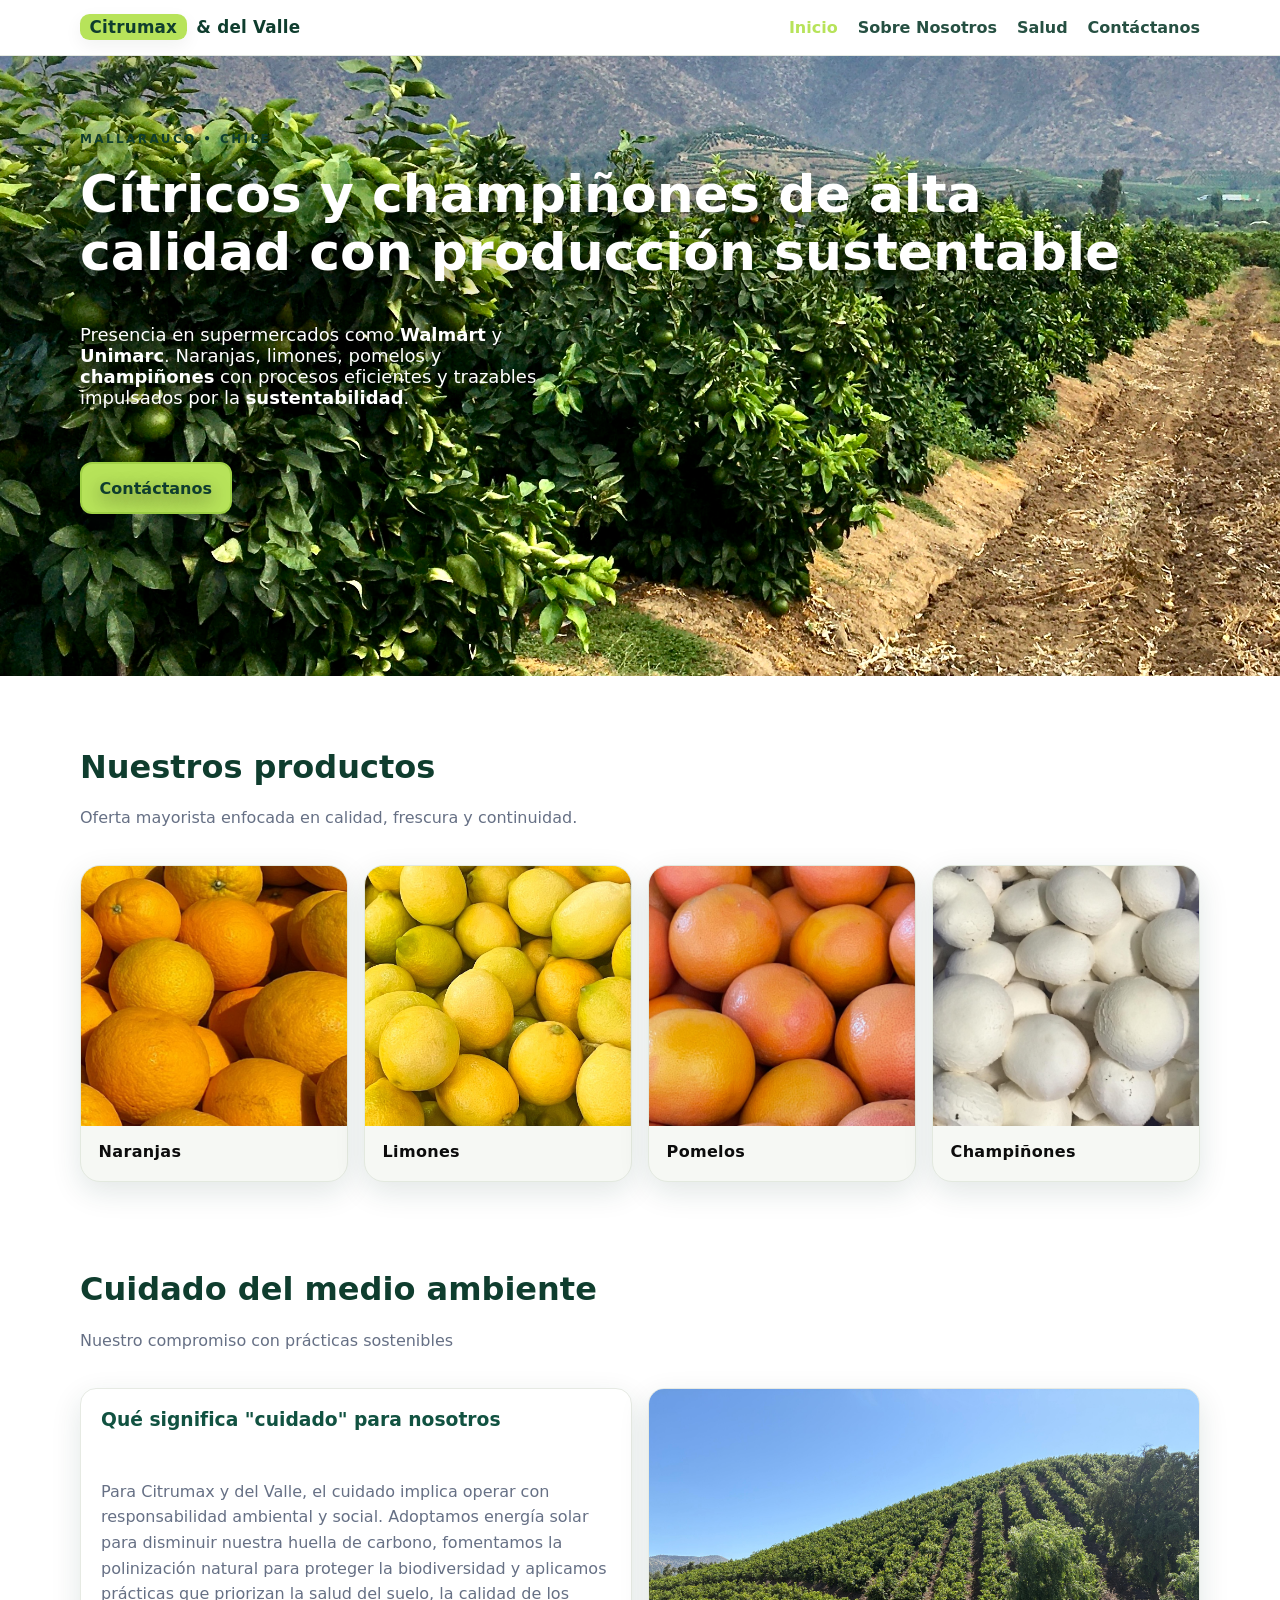
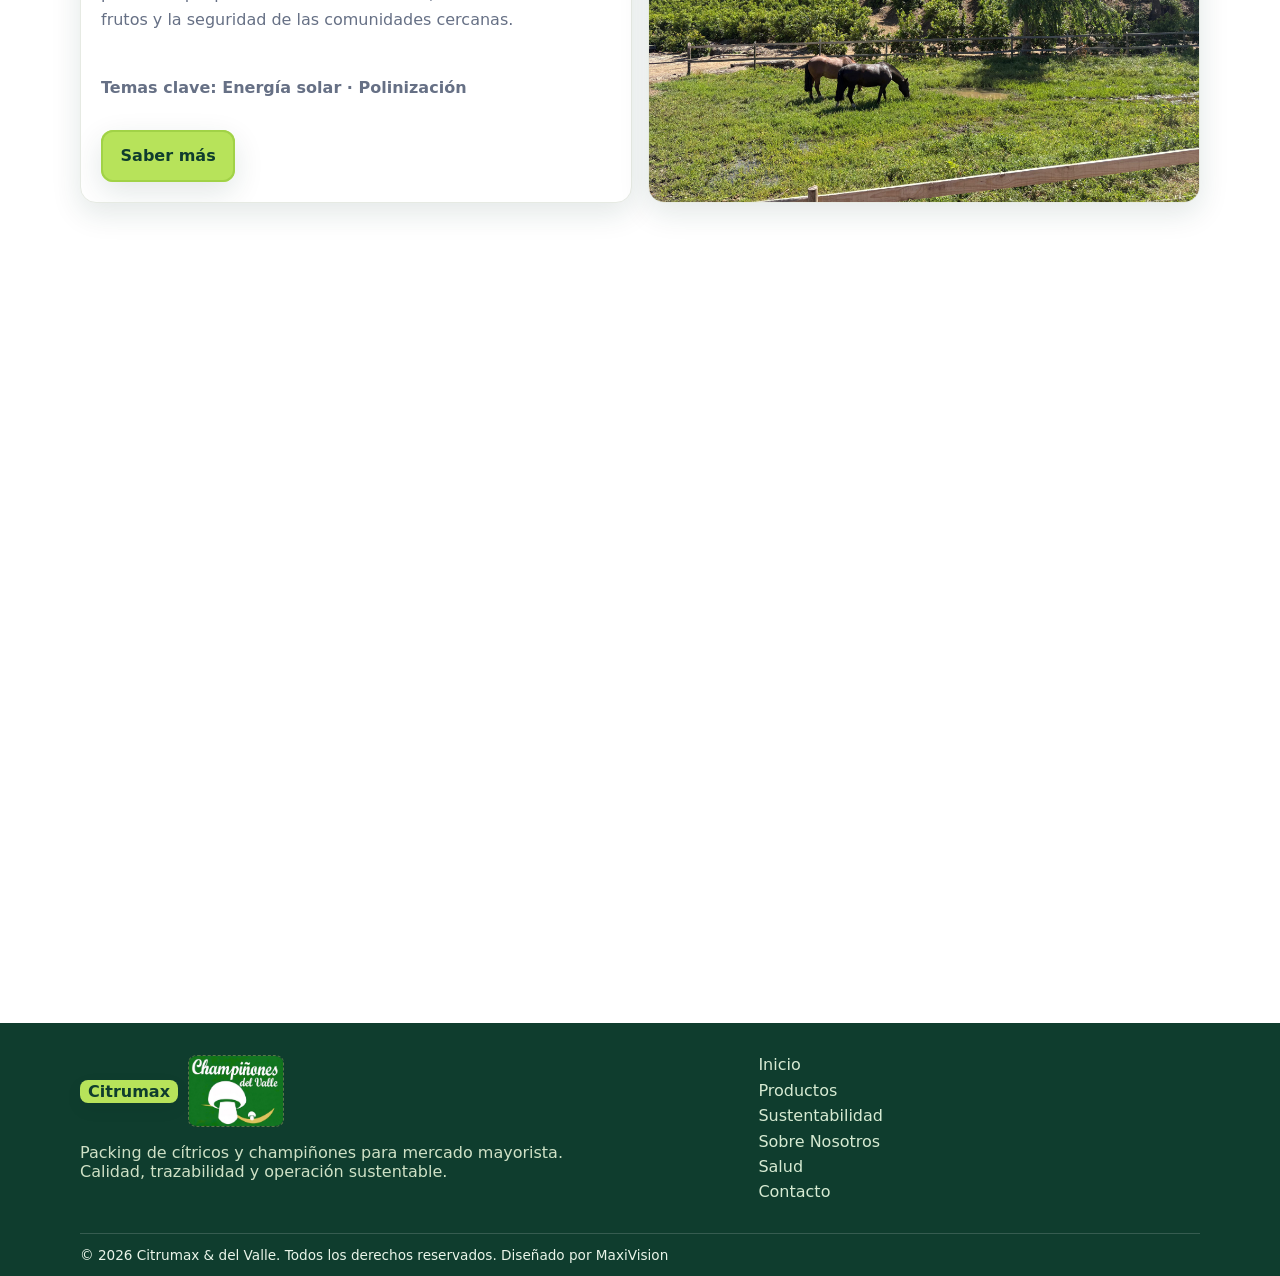
==== commit c34692a9: "Add files via upload" ====
--- a/index.html
+++ b/index.html
@@ -43,9 +43,9 @@
   </header>
 
   <main id="inicio" class="hero">
-    <div class="hero-media">
-      <!-- Reemplaza la imagen de portada por una IA/foto de campos de cítricos o packing -->
+    <div class="hero-media hero-media--split">
       <img class="hero-img" src="img/portada.jpg" alt="Campos de cítricos y planta de packing" />
+      <img class="hero-img" src="img/champi.JPG" alt="Sala de cultivo de champiñones" />
     </div>
     <div class="container">
       <span class="kicker reveal">Mallarauco • Chile</span>
@@ -90,7 +90,7 @@
       </article>
       <article class="card reveal" aria-label="Champiñones">
         <a href="salud.html" class="card-media-link" aria-label="Ver información de salud de Champiñones">
-          <img src="img/champinones.jpg" alt="Champiñones frescos" />
+          <img src="img/cajachamp.JPG" alt="Champiñones frescos en caja" />
         </a>
         <div class="card-body">
           <span class="tag">Champiñones</span>
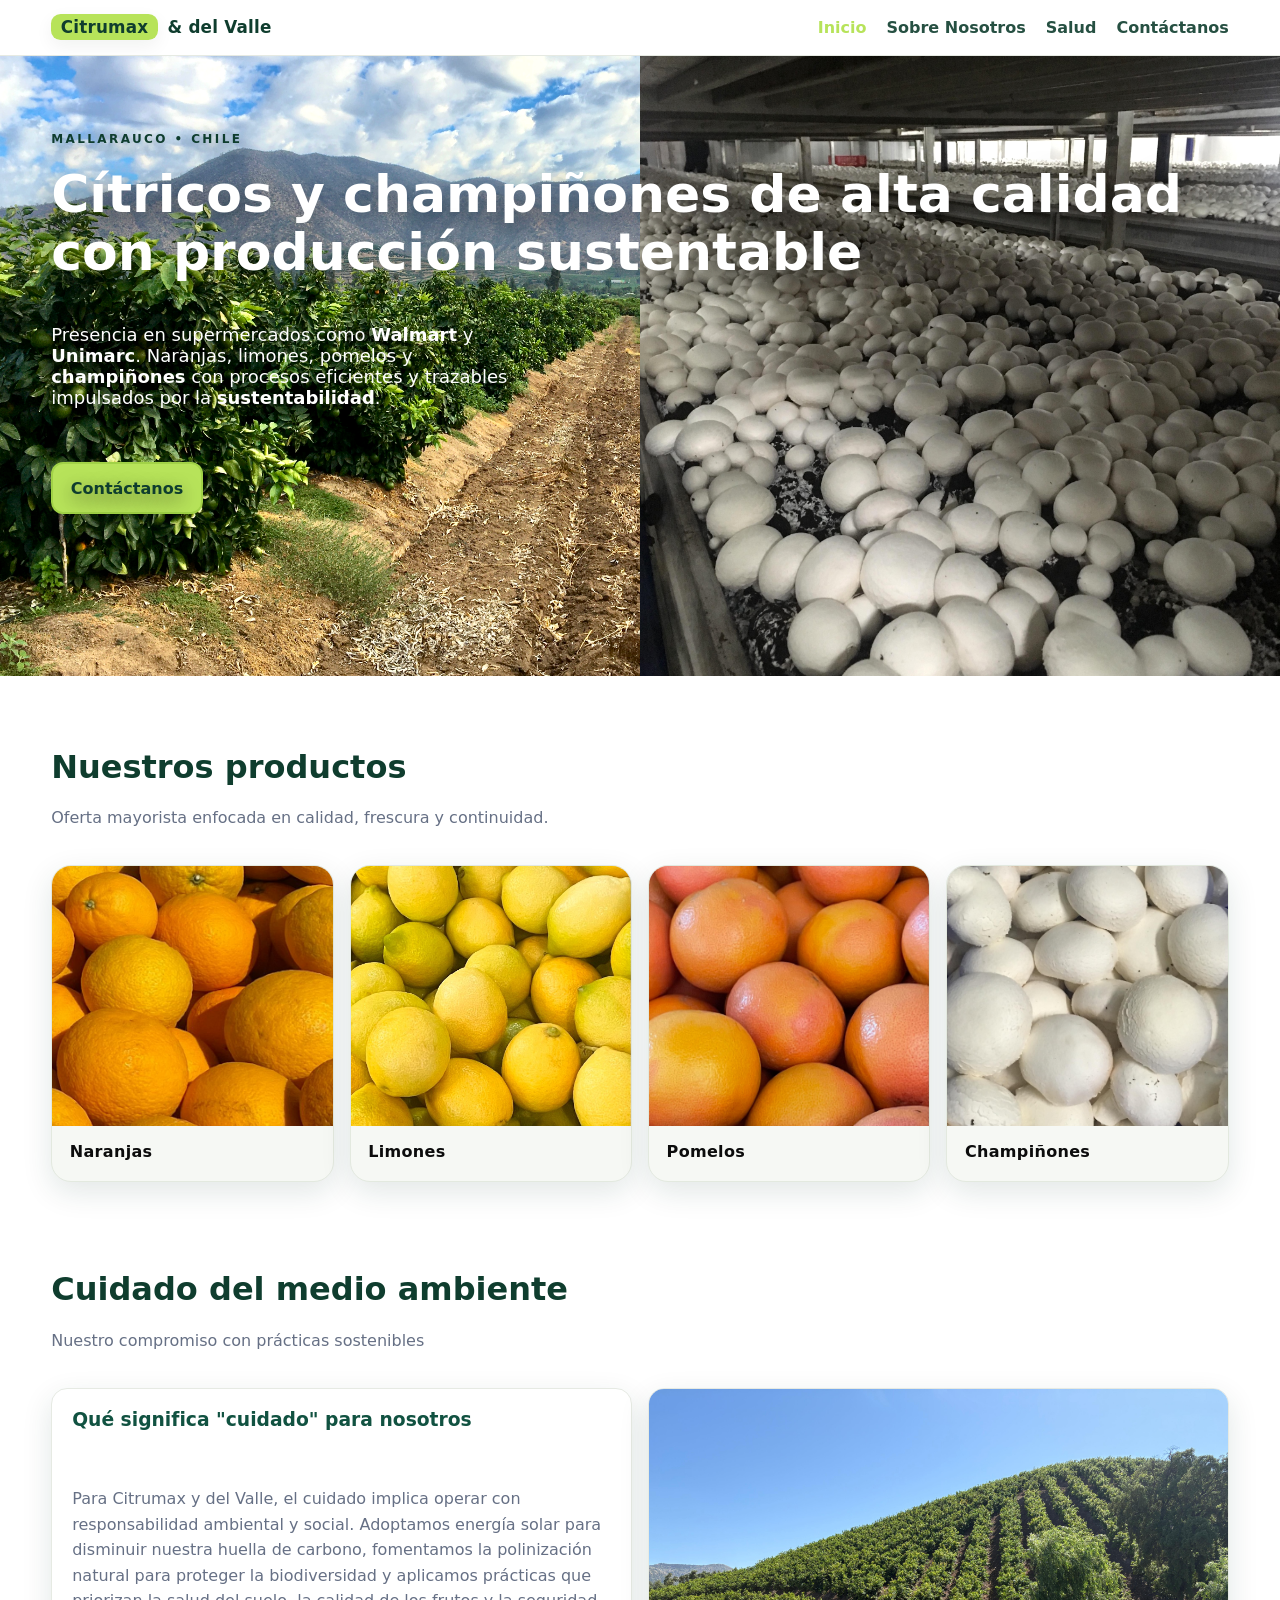
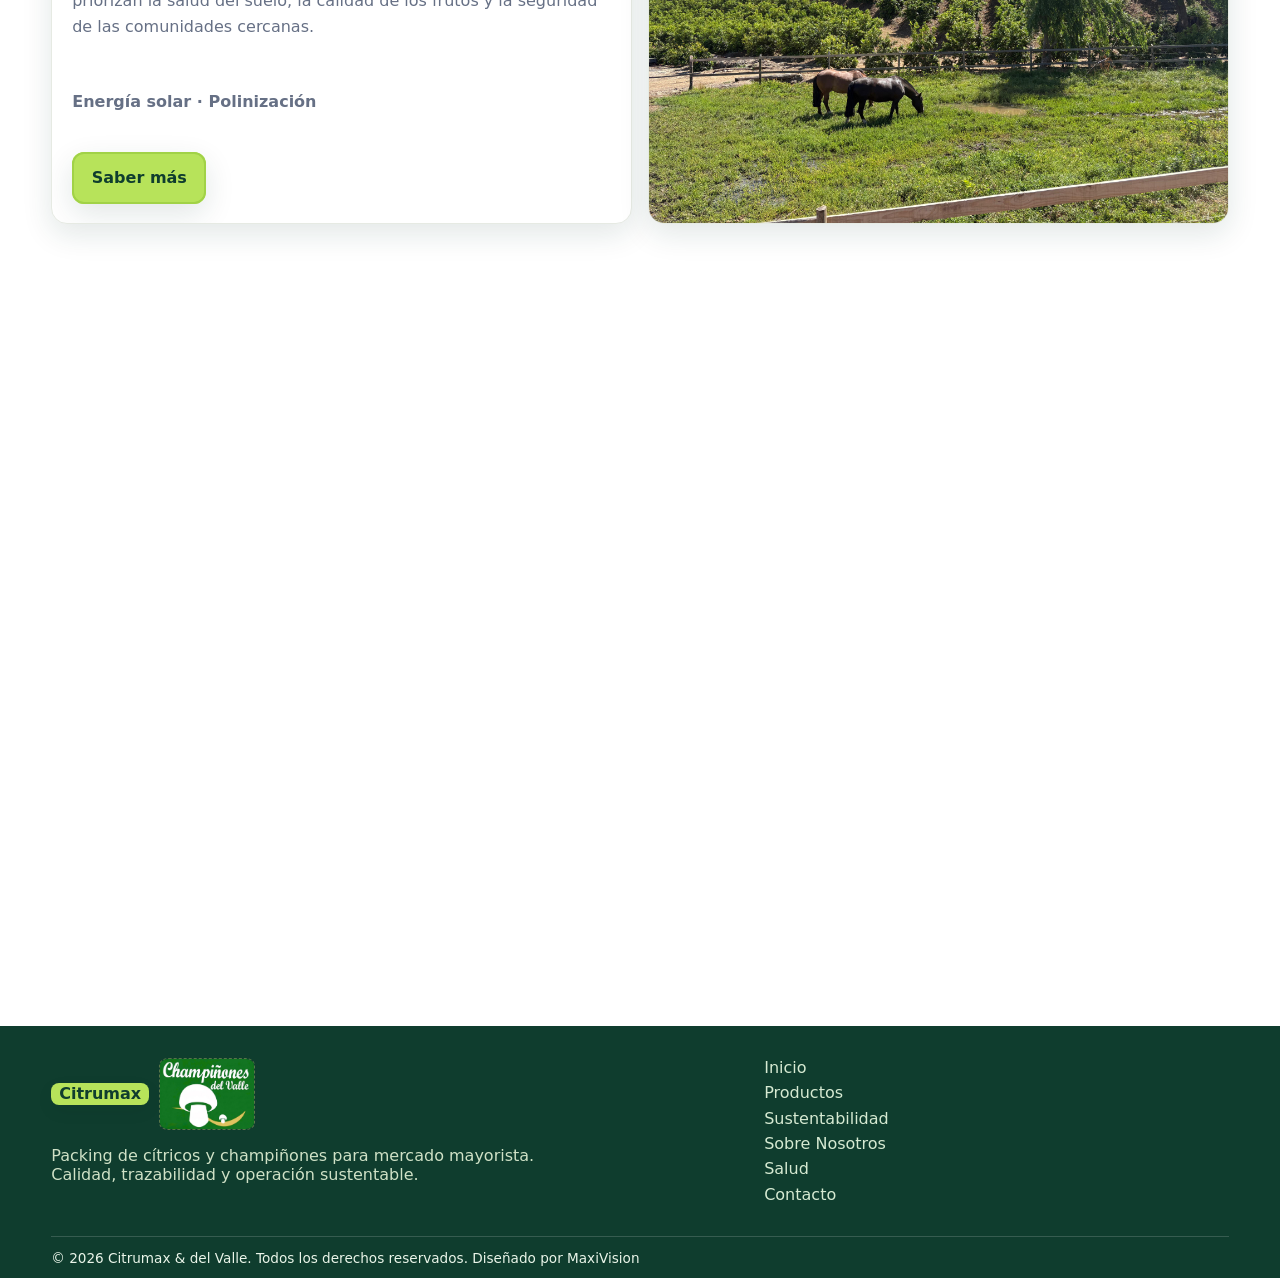
==== commit d838e45b: "Add files via upload" ====
--- a/index.html
+++ b/index.html
@@ -110,7 +110,7 @@
       <div class="medio-text card reveal" aria-label="Qué significa el cuidado para nosotros">
         <h3>Qué significa "cuidado" para nosotros</h3>
         <p>Para Citrumax y del Valle, el cuidado implica operar con responsabilidad ambiental y social. Adoptamos energía solar para disminuir nuestra huella de carbono, fomentamos la polinización natural para proteger la biodiversidad y aplicamos prácticas que priorizan la salud del suelo, la calidad de los frutos y la seguridad de las comunidades cercanas.</p>
-        <p style="margin-top:.8rem; font-weight:700;">Temas clave: Energía solar · Polinización</p>
+        <p style="margin-top:.8rem; font-weight:700;">Energía solar · Polinización</p>
         <div style="margin-top:1rem; margin-bottom: 1rem;">
           <a href="about.html" class="btn-primary">Saber más</a>
         </div>
--- a/style.css
+++ b/style.css
@@ -17,7 +17,9 @@
     body { margin: 0; font-family: ui-sans-serif, system-ui, -apple-system, Segoe UI, Roboto, Helvetica, Arial, "Apple Color Emoji", "Segoe UI Emoji"; color: var(--text); background: var(--bg); }
     img { max-width: 100%; height: auto; display: block; }
     a { color: inherit; text-decoration: none; }
-    .container { width: min(1120px, 92vw); margin-inline: auto; }
+    .container { width: min(1280px, 92vw); margin-inline: auto; }
+    @media (min-width: 1600px) { .container { width: min(1500px, 90vw); } }
+    @media (min-width: 2000px) { .container { width: min(1760px, 88vw); } }
 
     /* Header */
     header { position: sticky; top: 0; z-index: 50; background: rgba(255,255,255,.9); backdrop-filter: blur(10px); border-bottom: 1px solid #e6eae3; }
@@ -74,6 +76,14 @@
     }
     /* Imagen que llena el área del hero (usa la misma medida que min-height para evitar desajustes) */
     .hero-img { width: 100%; height: 100%; object-fit: cover; filter: saturate(1) contrast(1.05); display: block; }
+    /* Portada dividida en dos mitades */
+    .hero-media--split { display: flex; }
+    .hero-media--split .hero-img { width: 50%; }
+    /* En móvil: apiladas (arriba/abajo) para que ambas se vean bien */
+    @media (max-width: 640px) {
+      .hero-media--split { flex-direction: column; }
+      .hero-media--split .hero-img { width: 100%; height: 50%; }
+    }
     /* Mantén el padding del contenido del hero por encima de la imagen */
     .hero .container { padding: clamp(4rem, 6vw, 6rem) 0; display: grid; gap: 1rem; position: relative; z-index: 1; }
   /* Kicker del hero: usar verde oscuro para mayor contraste sobre la imagen */
